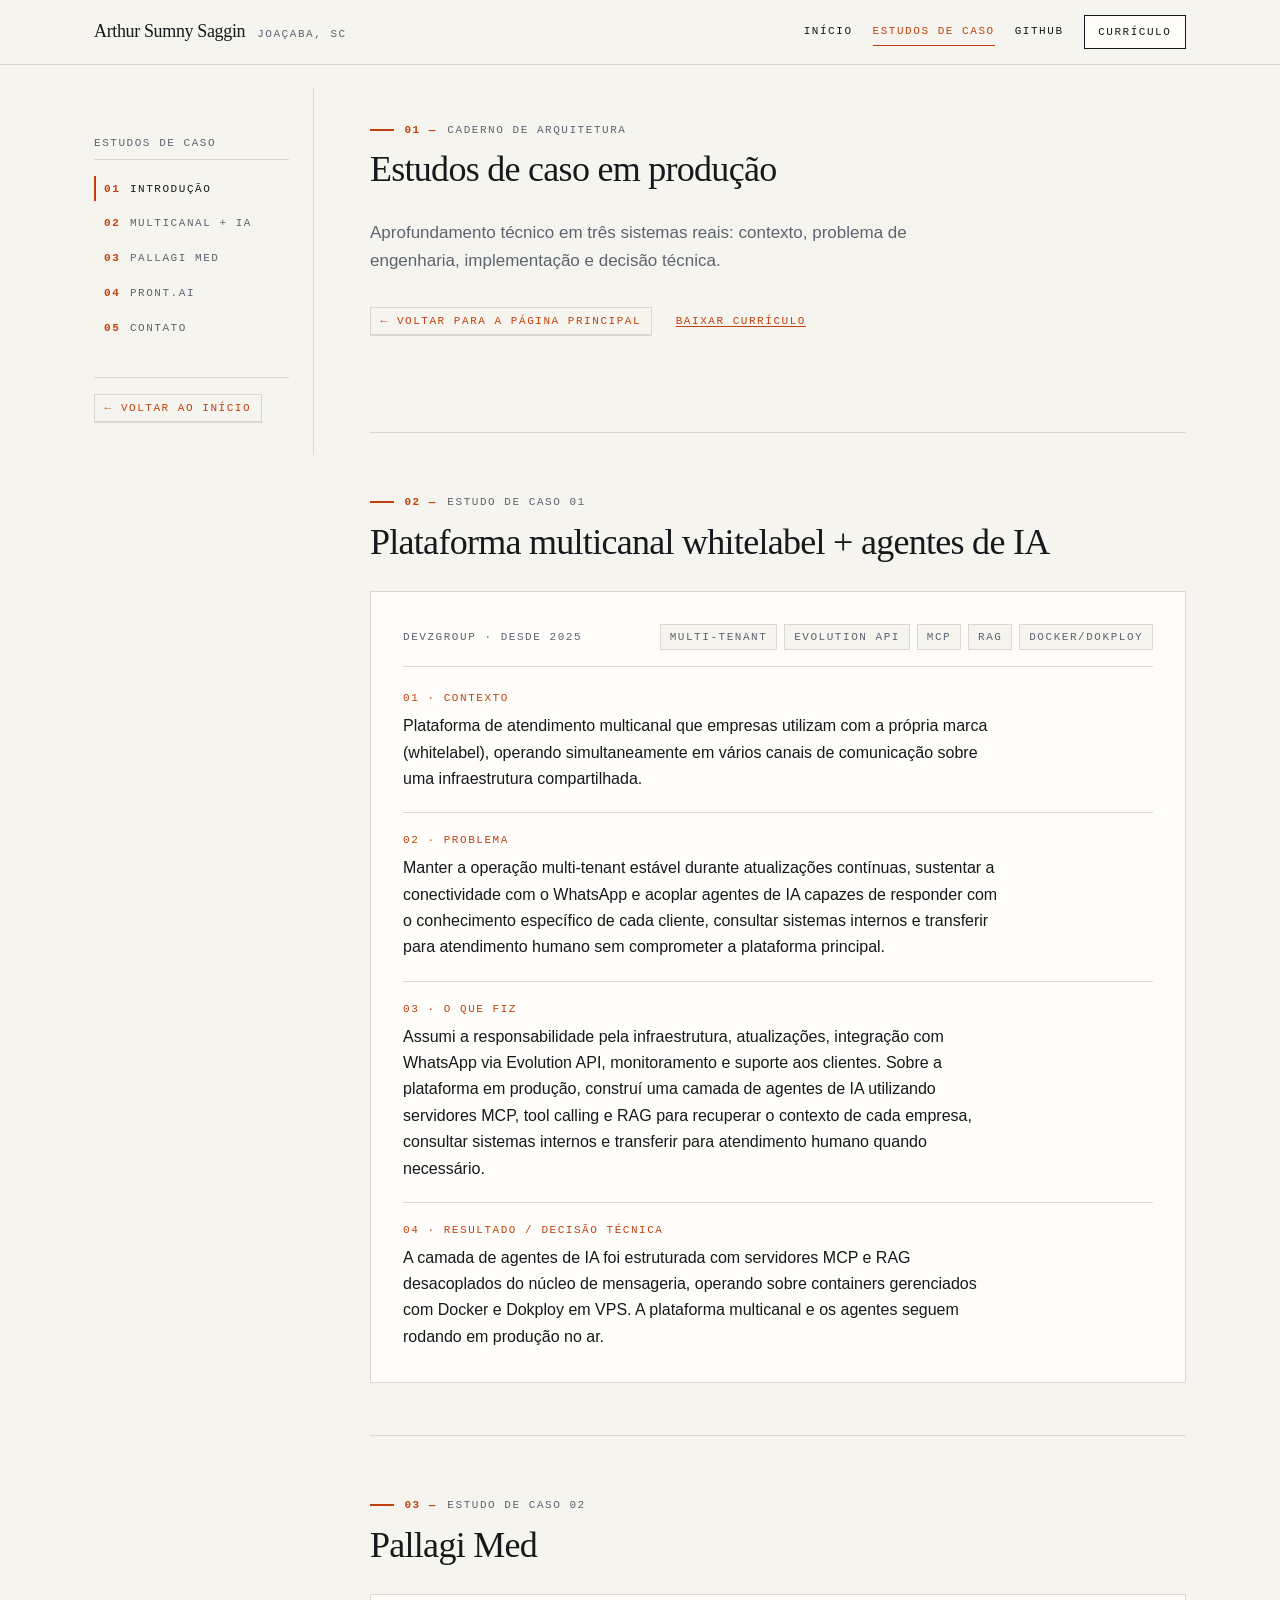
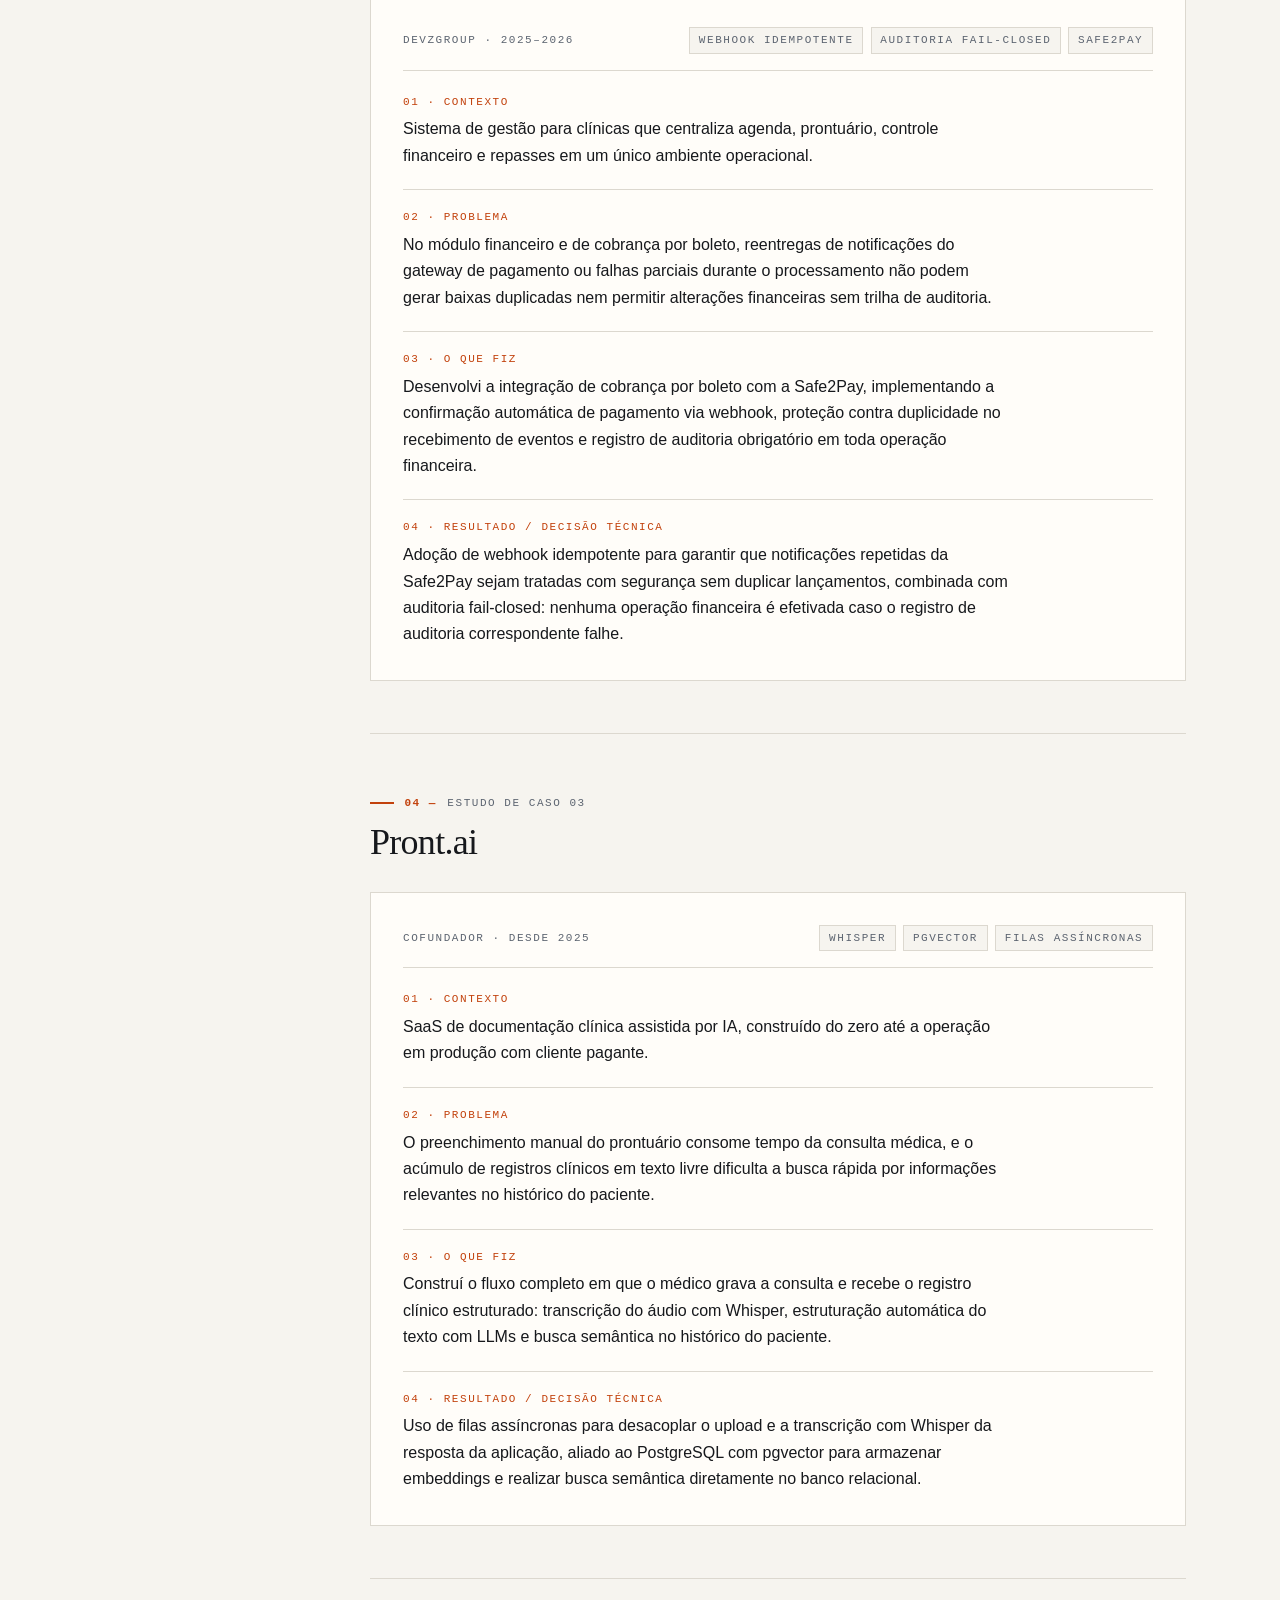
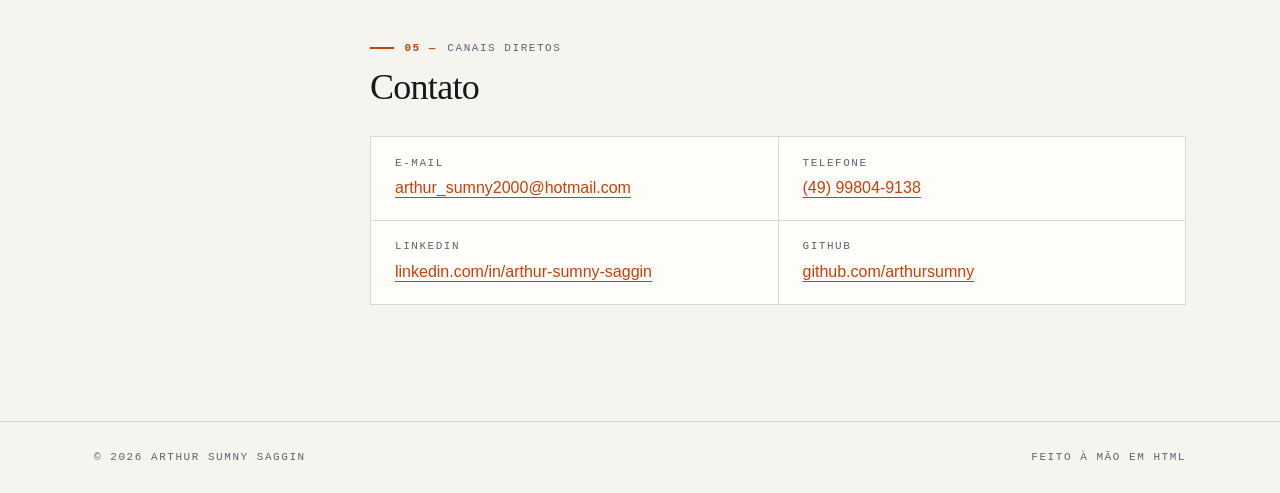
==== projetos.html @ 8355b878 "feat: site novo em sumny.tech (HTML/CSS/JS estático, deploy nginx+Dokploy)" ====
<!DOCTYPE html>
<html lang="pt-BR">
<head>
  <meta charset="utf-8">
  <meta name="viewport" content="width=device-width, initial-scale=1">
  <title>Estudos de Caso — Arthur Sumny Saggin</title>
  <meta name="description" content="Estudos de caso técnicos de Arthur Sumny Saggin: Plataforma multicanal whitelabel + agentes de IA, Pallagi Med e Pront.ai.">
  <meta property="og:title" content="Estudos de Caso — Arthur Sumny Saggin">
  <meta property="og:description" content="Aprofundamento técnico em 3 projetos em produção: Plataforma multicanal whitelabel + agentes de IA, Pallagi Med e Pront.ai.">
  <meta property="og:type" content="website">
  <meta property="og:url" content="https://sumny.tech/projetos.html">
  <link rel="icon" type="image/svg+xml" href="data:image/svg+xml,%3Csvg xmlns='http://www.w3.org/2000/svg' viewBox='0 0 64 64'%3E%3Crect width='64' height='64' fill='%23F6F4EF'/%3E%3Crect x='2' y='2' width='60' height='60' fill='none' stroke='%2316181C' stroke-width='2'/%3E%3Cline x1='12' y1='50' x2='52' y2='50' stroke='%23C2410C' stroke-width='3'/%3E%3Ctext x='32' y='41' text-anchor='middle' font-family='Georgia, serif' font-size='26' fill='%2316181C'%3EAS%3C/text%3E%3C/svg%3E">
  <link rel="stylesheet" href="styles.css">
</head>
<body>
  <a class="skip-link" href="#conteudo-principal">Pular para o conteúdo</a>

  <header class="site-header">
    <div class="container header-inner">
      <div class="brand-group">
        <a class="brand-link" href="index.html">Arthur Sumny Saggin</a>
        <span class="brand-location">Joaçaba, SC</span>
      </div>

      <div class="header-actions">
        <a class="header-link" href="index.html">Início</a>
        <a class="header-link" href="projetos.html" aria-current="page">Estudos de caso</a>
        <a class="header-link" href="https://github.com/arthursumny" target="_blank" rel="noopener noreferrer">GitHub</a>
        <a class="btn-cv" href="assets/curriculo-arthur-sumny.pdf" download>Currículo</a>
        <button
          type="button"
          class="mobile-nav-toggle"
          aria-expanded="false"
          aria-controls="mobile-nav-panel"
          aria-label="Alternar índice de navegação"
        >
          Índice
        </button>
      </div>
    </div>

    <nav id="mobile-nav-panel" class="mobile-nav-panel" aria-label="Índice e navegação de casos (mobile)">
      <div class="container mobile-nav-inner">
        <div class="mobile-nav-group">
          <span class="label-mono mobile-nav-heading">Casos técnicos</span>
          <ul class="mobile-nav-list">
            <li><a class="mobile-nav-link" href="#introducao"><span class="index-num">01</span> Visão geral</a></li>
            <li><a class="mobile-nav-link" href="#plataforma-multicanal"><span class="index-num">02</span> Multicanal + IA</a></li>
            <li><a class="mobile-nav-link" href="#pallagi-med"><span class="index-num">03</span> Pallagi Med</a></li>
            <li><a class="mobile-nav-link" href="#pront-ai"><span class="index-num">04</span> Pront.ai</a></li>
            <li><a class="mobile-nav-link" href="#contato"><span class="index-num">05</span> Contato</a></li>
          </ul>
        </div>

        <div class="mobile-nav-group mobile-nav-footer">
          <span class="label-mono mobile-nav-heading">Páginas &amp; Links</span>
          <div class="mobile-nav-actions">
            <a class="mobile-nav-action" href="index.html">← Início</a>
            <a class="mobile-nav-action" href="https://github.com/arthursumny" target="_blank" rel="noopener noreferrer">GitHub ↗</a>
            <a class="mobile-nav-action mobile-nav-cv" href="assets/curriculo-arthur-sumny.pdf" download>Currículo (PDF) ↓</a>
          </div>
        </div>
      </div>
    </nav>
  </header>

  <div class="container workspace-grid">
    <aside class="sidebar-index" aria-label="Índice de estudos de caso">
      <span class="label-mono sidebar-title">Estudos de caso</span>
      <nav aria-label="Casos técnicos">
        <ul class="index-list">
          <li><a class="index-link" href="#introducao" aria-current="location"><span class="index-num">01</span> Introdução</a></li>
          <li><a class="index-link" href="#plataforma-multicanal"><span class="index-num">02</span> Multicanal + IA</a></li>
          <li><a class="index-link" href="#pallagi-med"><span class="index-num">03</span> Pallagi Med</a></li>
          <li><a class="index-link" href="#pront-ai"><span class="index-num">04</span> Pront.ai</a></li>
          <li><a class="index-link" href="#contato"><span class="index-num">05</span> Contato</a></li>
        </ul>
      </nav>
      <div class="sidebar-meta">
        <a class="project-kbd-link" href="index.html">
          <kbd>← voltar ao início</kbd>
        </a>
      </div>
    </aside>

    <main id="conteudo-principal" class="content-column">
      <!-- 01 — Introdução -->
      <section id="introducao" class="doc-section" aria-labelledby="page-heading">
        <div class="section-header">
          <div class="section-kicker">
            <span class="section-filet" aria-hidden="true"></span>
            <span class="section-number">01 —</span>
            <span>Caderno de arquitetura</span>
          </div>
          <h1 id="page-heading" class="section-title">Estudos de caso em produção</h1>
        </div>

        <p class="hero-support">
          Aprofundamento técnico em três sistemas reais: contexto, problema de engenharia, implementação e decisão técnica.
        </p>

        <div class="hero-links">
          <a class="project-kbd-link" href="index.html">
            <kbd>← voltar para a página principal</kbd>
          </a>
          <a class="link-secondary" href="assets/curriculo-arthur-sumny.pdf" download>Baixar currículo</a>
        </div>
      </section>

      <!-- 02 — Caso 1: Plataforma multicanal whitelabel + agentes de IA -->
      <section id="plataforma-multicanal" class="doc-section" aria-labelledby="caso-1-heading">
        <div class="section-header">
          <div class="section-kicker">
            <span class="section-filet" aria-hidden="true"></span>
            <span class="section-number">02 —</span>
            <span>Estudo de caso 01</span>
          </div>
          <h2 id="caso-1-heading" class="section-title">Plataforma multicanal whitelabel + agentes de IA</h2>
        </div>

        <article class="case-study">
          <div class="case-meta-bar">
            <span class="project-period">DevzGroup · desde 2025</span>
            <ul class="tag-list" aria-label="Tecnologias do caso">
              <li class="tag-item">multi-tenant</li>
              <li class="tag-item">Evolution API</li>
              <li class="tag-item">MCP</li>
              <li class="tag-item">RAG</li>
              <li class="tag-item">Docker/Dokploy</li>
            </ul>
          </div>

          <div class="case-steps">
            <div class="case-step">
              <span class="label-mono case-step-label">01 · Contexto</span>
              <p>
                Plataforma de atendimento multicanal que empresas utilizam com a própria marca (whitelabel), operando simultaneamente em vários canais de comunicação sobre uma infraestrutura compartilhada.
              </p>
            </div>

            <div class="case-step">
              <span class="label-mono case-step-label">02 · Problema</span>
              <p>
                Manter a operação multi-tenant estável durante atualizações contínuas, sustentar a conectividade com o WhatsApp e acoplar agentes de IA capazes de responder com o conhecimento específico de cada cliente, consultar sistemas internos e transferir para atendimento humano sem comprometer a plataforma principal.
              </p>
            </div>

            <div class="case-step">
              <span class="label-mono case-step-label">03 · O que fiz</span>
              <p>
                Assumi a responsabilidade pela infraestrutura, atualizações, integração com WhatsApp via Evolution API, monitoramento e suporte aos clientes. Sobre a plataforma em produção, construí uma camada de agentes de IA utilizando servidores MCP, tool calling e RAG para recuperar o contexto de cada empresa, consultar sistemas internos e transferir para atendimento humano quando necessário.
              </p>
            </div>

            <div class="case-step">
              <span class="label-mono case-step-label">04 · Resultado / Decisão técnica</span>
              <p>
                A camada de agentes de IA foi estruturada com servidores MCP e RAG desacoplados do núcleo de mensageria, operando sobre containers gerenciados com Docker e Dokploy em VPS. A plataforma multicanal e os agentes seguem rodando em produção no ar.
              </p>
            </div>
          </div>
        </article>
      </section>

      <!-- 03 — Caso 2: Pallagi Med -->
      <section id="pallagi-med" class="doc-section" aria-labelledby="caso-2-heading">
        <div class="section-header">
          <div class="section-kicker">
            <span class="section-filet" aria-hidden="true"></span>
            <span class="section-number">03 —</span>
            <span>Estudo de caso 02</span>
          </div>
          <h2 id="caso-2-heading" class="section-title">Pallagi Med</h2>
        </div>

        <article class="case-study">
          <div class="case-meta-bar">
            <span class="project-period">DevzGroup · 2025–2026</span>
            <ul class="tag-list" aria-label="Tecnologias do caso">
              <li class="tag-item">webhook idempotente</li>
              <li class="tag-item">auditoria fail-closed</li>
              <li class="tag-item">Safe2Pay</li>
            </ul>
          </div>

          <div class="case-steps">
            <div class="case-step">
              <span class="label-mono case-step-label">01 · Contexto</span>
              <p>
                Sistema de gestão para clínicas que centraliza agenda, prontuário, controle financeiro e repasses em um único ambiente operacional.
              </p>
            </div>

            <div class="case-step">
              <span class="label-mono case-step-label">02 · Problema</span>
              <p>
                No módulo financeiro e de cobrança por boleto, reentregas de notificações do gateway de pagamento ou falhas parciais durante o processamento não podem gerar baixas duplicadas nem permitir alterações financeiras sem trilha de auditoria.
              </p>
            </div>

            <div class="case-step">
              <span class="label-mono case-step-label">03 · O que fiz</span>
              <p>
                Desenvolvi a integração de cobrança por boleto com a Safe2Pay, implementando a confirmação automática de pagamento via webhook, proteção contra duplicidade no recebimento de eventos e registro de auditoria obrigatório em toda operação financeira.
              </p>
            </div>

            <div class="case-step">
              <span class="label-mono case-step-label">04 · Resultado / Decisão técnica</span>
              <p>
                Adoção de webhook idempotente para garantir que notificações repetidas da Safe2Pay sejam tratadas com segurança sem duplicar lançamentos, combinada com auditoria fail-closed: nenhuma operação financeira é efetivada caso o registro de auditoria correspondente falhe.
              </p>
            </div>
          </div>
        </article>
      </section>

      <!-- 04 — Caso 3: Pront.ai -->
      <section id="pront-ai" class="doc-section" aria-labelledby="caso-3-heading">
        <div class="section-header">
          <div class="section-kicker">
            <span class="section-filet" aria-hidden="true"></span>
            <span class="section-number">04 —</span>
            <span>Estudo de caso 03</span>
          </div>
          <h2 id="caso-3-heading" class="section-title">Pront.ai</h2>
        </div>

        <article class="case-study">
          <div class="case-meta-bar">
            <span class="project-period">Cofundador · desde 2025</span>
            <ul class="tag-list" aria-label="Tecnologias do caso">
              <li class="tag-item">Whisper</li>
              <li class="tag-item">pgvector</li>
              <li class="tag-item">filas assíncronas</li>
            </ul>
          </div>

          <div class="case-steps">
            <div class="case-step">
              <span class="label-mono case-step-label">01 · Contexto</span>
              <p>
                SaaS de documentação clínica assistida por IA, construído do zero até a operação em produção com cliente pagante.
              </p>
            </div>

            <div class="case-step">
              <span class="label-mono case-step-label">02 · Problema</span>
              <p>
                O preenchimento manual do prontuário consome tempo da consulta médica, e o acúmulo de registros clínicos em texto livre dificulta a busca rápida por informações relevantes no histórico do paciente.
              </p>
            </div>

            <div class="case-step">
              <span class="label-mono case-step-label">03 · O que fiz</span>
              <p>
                Construí o fluxo completo em que o médico grava a consulta e recebe o registro clínico estruturado: transcrição do áudio com Whisper, estruturação automática do texto com LLMs e busca semântica no histórico do paciente.
              </p>
            </div>

            <div class="case-step">
              <span class="label-mono case-step-label">04 · Resultado / Decisão técnica</span>
              <p>
                Uso de filas assíncronas para desacoplar o upload e a transcrição com Whisper da resposta da aplicação, aliado ao PostgreSQL com pgvector para armazenar embeddings e realizar busca semântica diretamente no banco relacional.
              </p>
            </div>
          </div>
        </article>
      </section>

      <!-- 05 — Contato -->
      <section id="contato" class="doc-section" aria-labelledby="contato-caso-heading">
        <div class="section-header">
          <div class="section-kicker">
            <span class="section-filet" aria-hidden="true"></span>
            <span class="section-number">05 —</span>
            <span>Canais diretos</span>
          </div>
          <h2 id="contato-caso-heading" class="section-title">Contato</h2>
        </div>

        <dl class="contact-dl">
          <div class="contact-item">
            <dt class="label-mono">E-mail</dt>
            <dd class="contact-dd">
              <a href="mailto:arthur_sumny2000@hotmail.com">arthur_sumny2000@hotmail.com</a>
            </dd>
          </div>
          <div class="contact-item">
            <dt class="label-mono">Telefone</dt>
            <dd class="contact-dd">
              <a href="tel:+5549998049138">(49) 99804-9138</a>
            </dd>
          </div>
          <div class="contact-item">
            <dt class="label-mono">LinkedIn</dt>
            <dd class="contact-dd">
              <a href="https://linkedin.com/in/arthur-sumny-saggin" target="_blank" rel="noopener noreferrer">linkedin.com/in/arthur-sumny-saggin</a>
            </dd>
          </div>
          <div class="contact-item">
            <dt class="label-mono">GitHub</dt>
            <dd class="contact-dd">
              <a href="https://github.com/arthursumny" target="_blank" rel="noopener noreferrer">github.com/arthursumny</a>
            </dd>
          </div>
        </dl>
      </section>
    </main>
  </div>

  <footer class="site-footer">
    <div class="container footer-inner">
      <span class="label-mono">© 2026 Arthur Sumny Saggin</span>
      <span class="label-mono">feito à mão em HTML</span>
    </div>
  </footer>

  <script src="script.js" defer></script>
</body>
</html>
---- styles.css ----
/* ==========================================================================
   sumny.tech — Caderno de Engenharia & Documento Técnico
   ========================================================================== */

:root {
  /* Paleta estrita do BRIEF */
  --bg-paper: #F6F4EF;
  --bg-surface: #FFFDF9;
  --ink: #16181C;
  --ink-secondary: #5C6470;
  --rule: #DCD8CF;
  --accent: #C2410C;

  /* Tipografia de sistema */
  --font-serif: Georgia, "Iowan Old Style", "Times New Roman", serif;
  --font-sans: -apple-system, BlinkMacSystemFont, "Segoe UI", Roboto, "Helvetica Neue", Arial, sans-serif;
  --font-mono: ui-monospace, SFMono-Regular, Menlo, Monaco, Consolas, "Liberation Mono", "Courier New", monospace;

  /* Métricas de layout */
  --container-max: 1140px;
  --header-height: 64px;
  --sidebar-width: 220px;
  --scroll-offset: 88px;
}

*,
*::before,
*::after {
  box-sizing: border-box;
  margin: 0;
  padding: 0;
}

html {
  font-size: 16px;
  scroll-behavior: smooth;
  background-color: var(--bg-paper);
  color: var(--ink);
  -webkit-text-size-adjust: 100%;
}

@media (prefers-reduced-motion: reduce) {
  html {
    scroll-behavior: auto;
  }
  *,
  *::before,
  *::after {
    animation-duration: 0.01ms !important;
    animation-iteration-count: 1 !important;
    transition-duration: 0.01ms !important;
    scroll-behavior: auto !important;
  }
}

body {
  font-family: var(--font-sans);
  font-size: 1rem;
  line-height: 1.65;
  color: var(--ink);
  background-color: var(--bg-paper);
  min-height: 100vh;
  display: flex;
  flex-direction: column;
  overflow-x: hidden;
  -webkit-font-smoothing: antialiased;
  -moz-osx-font-smoothing: grayscale;
}

/* Acessibilidade e foco */
.skip-link {
  position: absolute;
  top: -100px;
  left: 1rem;
  background: var(--bg-surface);
  color: var(--accent);
  border: 1px solid var(--accent);
  padding: 0.5rem 0.875rem;
  font-family: var(--font-mono);
  font-size: 0.75rem;
  text-transform: uppercase;
  letter-spacing: 0.1em;
  z-index: 1000;
  text-decoration: none;
}

.skip-link:focus {
  top: 0.75rem;
}

:focus-visible {
  outline: 2px solid var(--accent);
  outline-offset: 3px;
}

/* Tipografia base */
h1,
h2,
h3,
h4 {
  font-family: var(--font-serif);
  font-weight: 400;
  letter-spacing: -0.02em;
  color: var(--ink);
  line-height: 1.15;
}

p {
  color: var(--ink);
  max-width: 68ch;
}

a {
  color: var(--accent);
  text-decoration: underline;
  text-underline-offset: 0.22em;
  text-decoration-thickness: 1px;
  transition: color 0.15s ease, background-color 0.15s ease, border-color 0.15s ease;
}

a:hover {
  text-decoration-thickness: 2px;
}

/* Rótulos monoespaçados padrão do BRIEF (11px, uppercase, .14em) */
.label-mono {
  font-family: var(--font-mono);
  font-size: 11px;
  text-transform: uppercase;
  letter-spacing: 0.14em;
  line-height: 1.4;
  color: var(--ink-secondary);
}

/* Container central */
.container {
  width: 100%;
  max-width: var(--container-max);
  margin: 0 auto;
  padding: 0 1.5rem;
}

/* ==========================================================================
   1. Topo (Header)
   ========================================================================== */
.site-header {
  position: sticky;
  top: 0;
  z-index: 100;
  background-color: var(--bg-paper);
  border-bottom: 1px solid var(--rule);
}

.header-inner {
  min-height: var(--header-height);
  display: flex;
  align-items: center;
  justify-content: space-between;
  gap: 1rem;
}

.brand-group {
  display: flex;
  align-items: baseline;
  gap: 0.75rem;
  min-width: 0;
}

.brand-link {
  font-family: var(--font-serif);
  font-size: 1.125rem;
  letter-spacing: -0.02em;
  color: var(--ink);
  text-decoration: none;
  white-space: nowrap;
}

.brand-link:hover {
  color: var(--accent);
}

.brand-location {
  font-family: var(--font-mono);
  font-size: 11px;
  text-transform: uppercase;
  letter-spacing: 0.14em;
  color: var(--ink-secondary);
}

.header-actions {
  display: flex;
  align-items: center;
  gap: 1.25rem;
}

.header-link {
  font-family: var(--font-mono);
  font-size: 11px;
  text-transform: uppercase;
  letter-spacing: 0.14em;
  color: var(--ink);
  text-decoration: none;
  padding: 0.25rem 0;
  border-bottom: 1px solid transparent;
}

.header-link:hover,
.header-link[aria-current="page"] {
  color: var(--accent);
  border-bottom-color: var(--accent);
}

.btn-cv {
  display: inline-flex;
  align-items: center;
  gap: 0.4rem;
  font-family: var(--font-mono);
  font-size: 11px;
  text-transform: uppercase;
  letter-spacing: 0.14em;
  color: var(--ink);
  background-color: var(--bg-surface);
  border: 1px solid var(--ink);
  padding: 0.45rem 0.85rem;
  text-decoration: none;
  white-space: nowrap;
}

.btn-cv:hover {
  color: var(--accent);
  border-color: var(--accent);
  text-decoration: none;
}

/* Botão do menu mobile (visível quando o índice lateral some) */
.mobile-nav-toggle {
  display: none;
  align-items: center;
  gap: 0.4rem;
  background: var(--bg-surface);
  color: var(--ink);
  border: 1px solid var(--rule);
  padding: 0.4rem 0.65rem;
  font-family: var(--font-mono);
  font-size: 11px;
  text-transform: uppercase;
  letter-spacing: 0.14em;
  cursor: pointer;
  line-height: 1.2;
  transition: background-color 0.15s ease, color 0.15s ease, border-color 0.15s ease;
}

.mobile-nav-toggle:hover {
  border-color: var(--accent);
  color: var(--accent);
}

.mobile-nav-toggle[aria-expanded="true"] {
  background-color: var(--ink);
  color: var(--bg-paper);
  border-color: var(--ink);
}

.mobile-nav-panel {
  display: none;
  border-top: 1px solid var(--rule);
  background-color: var(--bg-paper);
  box-shadow: 0 10px 24px rgba(22, 24, 28, 0.06);
}

.mobile-nav-panel.is-open {
  display: block;
}

.mobile-nav-inner {
  padding-top: 1rem;
  padding-bottom: 1.25rem;
}

.mobile-nav-group {
  margin-bottom: 1rem;
}

.mobile-nav-group:last-child {
  margin-bottom: 0;
}

.mobile-nav-heading {
  display: block;
  font-family: var(--font-mono);
  font-size: 11px;
  text-transform: uppercase;
  letter-spacing: 0.14em;
  color: var(--ink-secondary);
  border-bottom: 1px solid var(--rule);
  padding-bottom: 0.35rem;
  margin-bottom: 0.65rem;
}

.mobile-nav-list {
  list-style: none;
  margin: 0;
  padding: 0;
  display: grid;
  grid-template-columns: repeat(auto-fill, minmax(140px, 1fr));
  gap: 0.4rem 0.75rem;
}

.mobile-nav-link {
  display: inline-flex;
  align-items: baseline;
  gap: 0.45rem;
  font-family: var(--font-mono);
  font-size: 11px;
  text-transform: uppercase;
  letter-spacing: 0.14em;
  color: var(--ink);
  text-decoration: none;
  padding: 0.35rem 0;
}

.mobile-nav-link .index-num {
  color: var(--accent);
}

.mobile-nav-link:hover,
.mobile-nav-link.is-active {
  color: var(--accent);
  text-decoration: none;
}

.mobile-nav-footer {
  margin-top: 1rem;
  padding-top: 0.85rem;
  border-top: 1px solid var(--rule);
}

.mobile-nav-actions {
  display: flex;
  flex-direction: column;
  align-items: flex-start;
  gap: 0.5rem;
  margin-top: 0.65rem;
}

@media (min-width: 520px) {
  .mobile-nav-actions {
    flex-direction: row;
    flex-wrap: wrap;
    align-items: center;
    gap: 0.75rem 1.25rem;
  }
}

.mobile-nav-action {
  font-family: var(--font-mono);
  font-size: 11px;
  text-transform: uppercase;
  letter-spacing: 0.14em;
  color: var(--ink);
  text-decoration: none;
  padding: 0.35rem 0;
  border-bottom: 1px solid transparent;
}

.mobile-nav-action:hover {
  color: var(--accent);
  border-bottom-color: var(--accent);
  text-decoration: none;
}

.mobile-nav-action.mobile-nav-cv {
  display: inline-flex;
  align-items: center;
  gap: 0.4rem;
  padding: 0.45rem 0.85rem;
  background-color: var(--bg-surface);
  border: 1px solid var(--ink);
  color: var(--ink);
  margin-top: 0.25rem;
}

.mobile-nav-action.mobile-nav-cv:hover {
  border-color: var(--accent);
  color: var(--accent);
  text-decoration: none;
}

/* ==========================================================================
   Layout Principal: Índice Fixo à Esquerda + Conteúdo à Direita
   ========================================================================== */
.workspace-grid {
  display: grid;
  grid-template-columns: var(--sidebar-width) minmax(0, 1fr);
  gap: 3.5rem;
  align-items: start;
  flex: 1;
}

.sidebar-index {
  position: sticky;
  top: var(--scroll-offset);
  padding: 3rem 1.5rem 2rem 0;
  border-right: 1px solid var(--rule);
}

.sidebar-title {
  display: block;
  margin-bottom: 1rem;
  padding-bottom: 0.5rem;
  border-bottom: 1px solid var(--rule);
}

.index-list {
  list-style: none;
  display: flex;
  flex-direction: column;
  gap: 0.65rem;
}

.index-link {
  display: flex;
  align-items: baseline;
  gap: 0.6rem;
  font-family: var(--font-mono);
  font-size: 11px;
  text-transform: uppercase;
  letter-spacing: 0.14em;
  color: var(--ink-secondary);
  text-decoration: none;
  padding: 0.2rem 0 0.2rem 0.5rem;
  border-left: 2px solid transparent;
}

.index-num {
  color: var(--accent);
  font-weight: 600;
  flex-shrink: 0;
}

.index-link:hover,
.index-link[aria-current="location"] {
  color: var(--ink);
  border-left-color: var(--accent);
}

.sidebar-meta {
  margin-top: 2.25rem;
  padding-top: 1rem;
  border-top: 1px solid var(--rule);
  display: flex;
  flex-direction: column;
  gap: 0.45rem;
}

/* Coluna de conteúdo principal */
.content-column {
  min-width: 0;
  padding-bottom: 4rem;
}

/* ==========================================================================
   Seções: Régua de 1px, numeração "01 —" e um filete por seção
   ========================================================================== */
.doc-section {
  padding: 3.25rem 0;
  border-top: 1px solid var(--rule);
  scroll-margin-top: var(--scroll-offset);
}

.doc-section:first-child {
  border-top: none;
  padding-top: 3rem;
}

.section-header {
  margin-bottom: 1.75rem;
}

.section-kicker {
  display: inline-flex;
  align-items: center;
  gap: 0.65rem;
  font-family: var(--font-mono);
  font-size: 11px;
  text-transform: uppercase;
  letter-spacing: 0.14em;
  color: var(--ink-secondary);
  margin-bottom: 0.65rem;
}

/* Filete único por seção em laranja-queimado */
.section-filet {
  display: inline-block;
  width: 24px;
  height: 2px;
  background-color: var(--accent);
  flex-shrink: 0;
}

.section-number {
  color: var(--accent);
  font-weight: 600;
}

.section-title {
  font-size: clamp(1.65rem, 3vw, 2.25rem);
}

/* ==========================================================================
   2. Hero
   ========================================================================== */
.hero-name {
  font-size: clamp(2.8rem, 8vw, 5.4rem);
  line-height: 1.02;
  letter-spacing: -0.02em;
  margin-bottom: 1.25rem;
}

.hero-positioning {
  font-family: var(--font-serif);
  font-size: clamp(1.25rem, 2.4vw, 1.65rem);
  line-height: 1.35;
  letter-spacing: -0.02em;
  color: var(--ink);
  max-width: 48ch;
  margin-bottom: 1rem;
}

.hero-support {
  font-size: 1.0625rem;
  color: var(--ink-secondary);
  max-width: 62ch;
  margin-bottom: 2rem;
}

.hero-links {
  display: flex;
  flex-wrap: wrap;
  align-items: center;
  gap: 1rem 1.5rem;
  margin-bottom: 2.75rem;
}

.link-primary {
  display: inline-flex;
  align-items: center;
  gap: 0.5rem;
  background-color: var(--bg-surface);
  color: var(--accent);
  border: 1px solid var(--accent);
  padding: 0.65rem 1.15rem;
  font-family: var(--font-mono);
  font-size: 11px;
  text-transform: uppercase;
  letter-spacing: 0.14em;
  text-decoration: none;
  font-weight: 600;
}

.link-primary:hover {
  background-color: var(--accent);
  color: var(--bg-surface);
  text-decoration: none;
}

.link-secondary {
  font-family: var(--font-mono);
  font-size: 11px;
  text-transform: uppercase;
  letter-spacing: 0.14em;
  color: var(--accent);
}

/* Faixa de 4 números verdadeiros e conservadores */
.metrics-strip {
  display: grid;
  grid-template-columns: repeat(4, 1fr);
  background-color: var(--bg-surface);
  border: 1px solid var(--rule);
}

.metric-cell {
  padding: 1.15rem 1.25rem;
  border-right: 1px solid var(--rule);
  display: flex;
  flex-direction: column;
  gap: 0.3rem;
}

.metric-cell:last-child {
  border-right: none;
}

.metric-value {
  font-family: var(--font-serif);
  font-size: 2rem;
  line-height: 1.1;
  letter-spacing: -0.02em;
  color: var(--accent);
}

.metric-label {
  font-family: var(--font-mono);
  font-size: 11px;
  text-transform: uppercase;
  letter-spacing: 0.14em;
  color: var(--ink-secondary);
}

/* ==========================================================================
   3. Sobre
   ========================================================================== */
.prose-block {
  display: flex;
  flex-direction: column;
  gap: 1.1rem;
  margin-bottom: 2rem;
}

.prose-block p {
  font-size: 1.0625rem;
  color: var(--ink);
}

.work-principles {
  background-color: var(--bg-surface);
  border: 1px solid var(--rule);
  padding: 1.5rem;
}

.work-principles-title {
  display: block;
  margin-bottom: 1rem;
  padding-bottom: 0.6rem;
  border-bottom: 1px solid var(--rule);
}

.principles-list {
  list-style: none;
  display: flex;
  flex-direction: column;
  gap: 0.85rem;
}

.principles-item {
  display: grid;
  grid-template-columns: 32px 1fr;
  align-items: baseline;
  font-size: 0.96875rem;
}

.principles-num {
  font-family: var(--font-mono);
  font-size: 11px;
  letter-spacing: 0.14em;
  color: var(--accent);
  font-weight: 600;
}

/* ==========================================================================
   4. Trabalho Selecionado (6 blocos numerados + kbd-style nos links)
   ========================================================================== */
.projects-list {
  display: flex;
  flex-direction: column;
  gap: 1.5rem;
}

.project-card {
  background-color: var(--bg-surface);
  border: 1px solid var(--rule);
  padding: 1.75rem;
}

.project-top {
  display: flex;
  flex-wrap: wrap;
  align-items: baseline;
  justify-content: space-between;
  gap: 0.5rem 1rem;
  padding-bottom: 0.85rem;
  margin-bottom: 1rem;
  border-bottom: 1px solid var(--rule);
}

.project-heading-group {
  display: flex;
  align-items: baseline;
  gap: 0.75rem;
}

.project-index {
  font-family: var(--font-mono);
  font-size: 11px;
  text-transform: uppercase;
  letter-spacing: 0.14em;
  color: var(--accent);
  font-weight: 600;
}

.project-title {
  font-size: 1.35rem;
}

.project-period {
  font-family: var(--font-mono);
  font-size: 11px;
  text-transform: uppercase;
  letter-spacing: 0.14em;
  color: var(--ink-secondary);
}

.project-description {
  margin-bottom: 1rem;
  color: var(--ink);
}

.project-highlight {
  font-size: 0.925rem;
  color: var(--ink-secondary);
  padding-left: 0.85rem;
  border-left: 2px solid var(--rule);
  margin-bottom: 1.25rem;
}

.project-highlight strong {
  font-family: var(--font-mono);
  font-size: 11px;
  text-transform: uppercase;
  letter-spacing: 0.14em;
  color: var(--ink);
  font-weight: 600;
  margin-right: 0.35rem;
}

.project-footer {
  display: flex;
  flex-wrap: wrap;
  align-items: center;
  justify-content: space-between;
  gap: 1rem;
}

.tag-list {
  list-style: none;
  display: flex;
  flex-wrap: wrap;
  gap: 0.45rem;
}

.tag-item {
  font-family: var(--font-mono);
  font-size: 11px;
  text-transform: uppercase;
  letter-spacing: 0.14em;
  color: var(--ink-secondary);
  background-color: var(--bg-paper);
  border: 1px solid var(--rule);
  padding: 0.2rem 0.55rem;
}

/* Micro-detalhe de personalidade: kbd-style nos links de projeto */
.project-kbd-link {
  display: inline-flex;
  align-items: center;
  gap: 0.45rem;
  text-decoration: none;
  color: var(--accent);
}

.project-kbd-link kbd,
kbd.kbd-badge {
  font-family: var(--font-mono);
  font-size: 11px;
  text-transform: uppercase;
  letter-spacing: 0.14em;
  color: var(--accent);
  background-color: var(--bg-paper);
  border: 1px solid var(--rule);
  border-bottom-width: 2px;
  padding: 0.25rem 0.6rem;
  transition: border-color 0.15s ease, background-color 0.15s ease, color 0.15s ease;
}

.project-kbd-link:hover kbd {
  border-color: var(--accent);
  background-color: var(--bg-surface);
}

/* ==========================================================================
   5. Outros Produtos (lista compacta de 5 itens, uma linha cada)
   ========================================================================== */
.compact-products {
  list-style: none;
  background-color: var(--bg-surface);
  border: 1px solid var(--rule);
}

.compact-product-row {
  display: flex;
  align-items: baseline;
  justify-content: space-between;
  gap: 1rem;
  padding: 0.75rem 1.25rem;
  border-bottom: 1px solid var(--rule);
}

.compact-product-row:last-child {
  border-bottom: none;
}

.compact-product-main {
  display: flex;
  align-items: baseline;
  gap: 0.85rem;
  min-width: 0;
}

.compact-product-name {
  font-family: var(--font-serif);
  font-size: 1.0625rem;
  letter-spacing: -0.02em;
  color: var(--ink);
}

/* ==========================================================================
   6. Stack (5 blocos)
   ========================================================================== */
.stack-grid {
  display: grid;
  grid-template-columns: repeat(2, 1fr);
  gap: 1px;
  background-color: var(--rule);
  border: 1px solid var(--rule);
}

.stack-block {
  background-color: var(--bg-surface);
  padding: 1.35rem 1.5rem;
}

.stack-block--wide {
  grid-column: 1 / -1;
}

.stack-category {
  display: block;
  margin-bottom: 0.55rem;
  color: var(--accent);
}

.stack-items {
  font-size: 0.96875rem;
  color: var(--ink);
  line-height: 1.6;
}

/* ==========================================================================
   7. Bloco "Agora" (Micro-detalhe de personalidade)
   ========================================================================== */
.now-card {
  background-color: var(--bg-surface);
  border: 1px solid var(--rule);
  padding: 1.5rem 1.75rem;
}

.now-header {
  display: flex;
  flex-wrap: wrap;
  align-items: baseline;
  justify-content: space-between;
  gap: 0.5rem;
  padding-bottom: 0.75rem;
  margin-bottom: 1rem;
  border-bottom: 1px solid var(--rule);
}

.now-list {
  list-style: none;
  display: flex;
  flex-direction: column;
  gap: 0.65rem;
}

.now-item {
  display: grid;
  grid-template-columns: 28px 1fr;
  align-items: baseline;
  font-size: 0.96875rem;
}

.now-marker {
  font-family: var(--font-mono);
  font-size: 11px;
  color: var(--accent);
  letter-spacing: 0.14em;
  font-weight: 600;
}

/* ==========================================================================
   8. Contato
   ========================================================================== */
.contact-dl {
  display: grid;
  grid-template-columns: repeat(2, 1fr);
  gap: 1px;
  background-color: var(--rule);
  border: 1px solid var(--rule);
}

.contact-item {
  background-color: var(--bg-surface);
  padding: 1.15rem 1.5rem;
  display: flex;
  flex-direction: column;
  gap: 0.25rem;
}

.contact-item--full {
  grid-column: 1 / -1;
}

.contact-dd {
  font-size: 1rem;
  color: var(--ink);
  word-break: break-word;
}

/* ==========================================================================
   9. Estudos de Caso (projetos.html) & 404 (404.html)
   ========================================================================== */
.case-study {
  background-color: var(--bg-surface);
  border: 1px solid var(--rule);
  padding: 2rem;
}

.case-meta-bar {
  display: flex;
  flex-wrap: wrap;
  align-items: center;
  justify-content: space-between;
  gap: 0.75rem;
  padding-bottom: 1rem;
  margin-bottom: 1.5rem;
  border-bottom: 1px solid var(--rule);
}

.case-steps {
  display: grid;
  grid-template-columns: 1fr;
  gap: 1.25rem;
}

.case-step {
  padding-bottom: 1.25rem;
  border-bottom: 1px solid var(--rule);
}

.case-step:last-child {
  padding-bottom: 0;
  border-bottom: none;
}

.case-step-label {
  display: block;
  margin-bottom: 0.4rem;
  color: var(--accent);
}

.error-panel {
  max-width: 620px;
  margin: 5rem auto;
  background-color: var(--bg-surface);
  border: 1px solid var(--rule);
  padding: 2.5rem 2rem;
}

/* ==========================================================================
   10. Footer
   ========================================================================== */
.site-footer {
  border-top: 1px solid var(--rule);
  padding: 1.75rem 0;
  margin-top: auto;
}

.footer-inner {
  display: flex;
  flex-wrap: wrap;
  align-items: center;
  justify-content: space-between;
  gap: 0.75rem 1.5rem;
}

/* ==========================================================================
   Responsividade (320px a 1920px, sem scroll horizontal)
   ========================================================================== */
@media (min-width: 901px) {
  .mobile-nav-panel {
    display: none !important;
  }
}

@media (max-width: 900px) {
  .workspace-grid {
    grid-template-columns: 1fr;
    gap: 0;
  }

  .sidebar-index {
    display: none;
  }

  .mobile-nav-toggle {
    display: inline-flex;
  }

  .metrics-strip {
    grid-template-columns: repeat(2, 1fr);
  }

  .metric-cell:nth-child(2) {
    border-right: none;
  }

  .metric-cell:nth-child(1),
  .metric-cell:nth-child(2) {
    border-bottom: 1px solid var(--rule);
  }
}

@media (max-width: 720px) {
  .brand-location {
    display: none;
  }

  .brand-link {
    font-size: 1rem;
    white-space: nowrap;
  }

  .header-actions {
    gap: 0;
  }

  .header-actions .header-link,
  .header-actions .btn-cv {
    display: none !important;
  }

  .mobile-nav-toggle {
    display: inline-flex !important;
  }
}

@media (max-width: 640px) {
  .container {
    padding: 0 1rem;
  }

  .doc-section {
    padding: 2.25rem 0;
  }

  .metrics-strip {
    grid-template-columns: 1fr;
  }

  .metric-cell {
    border-right: none;
    border-bottom: 1px solid var(--rule);
  }

  .metric-cell:last-child {
    border-bottom: none;
  }

  .project-card,
  .case-study,
  .now-card {
    padding: 1.25rem;
  }

  .stack-grid,
  .contact-dl {
    grid-template-columns: 1fr;
  }

  .compact-product-row {
    flex-direction: column;
    align-items: flex-start;
    gap: 0.25rem;
  }
}

@media (max-width: 360px) {
  .brand-link {
    font-size: 0.9375rem;
  }
}
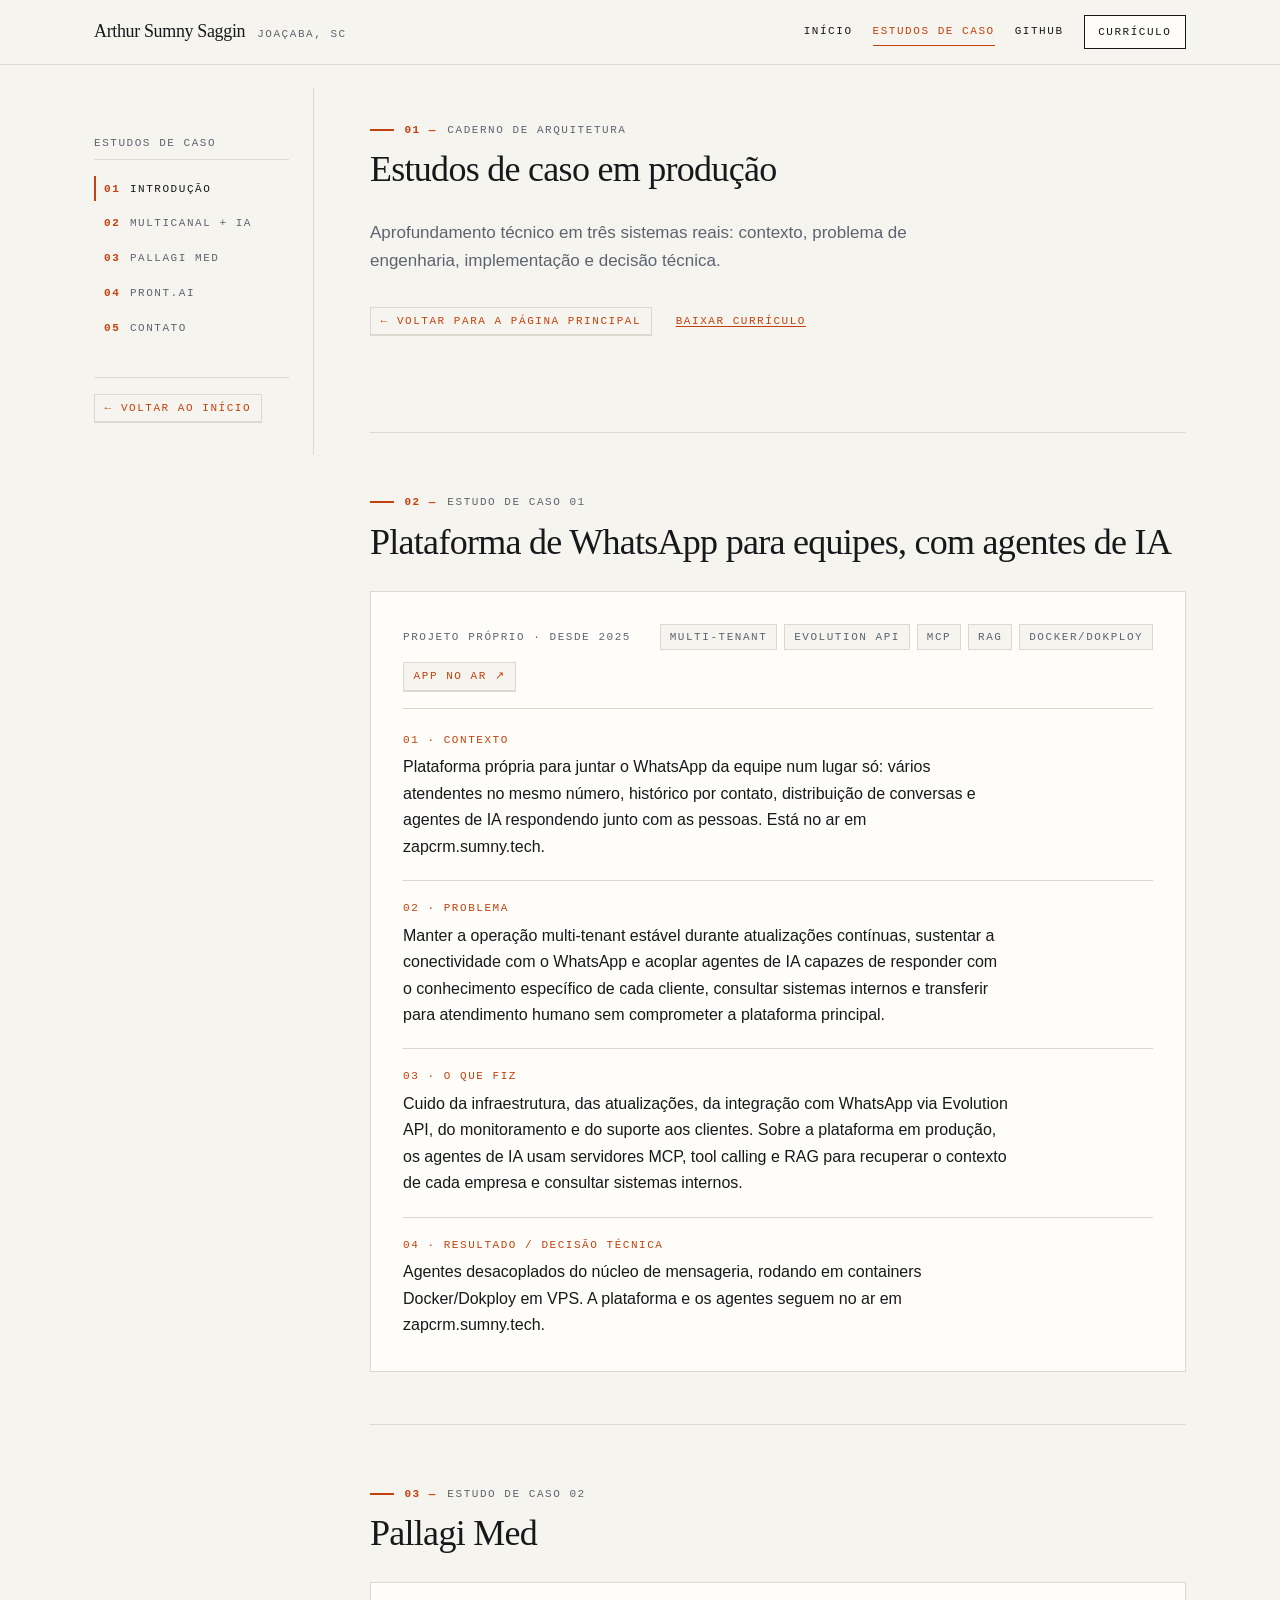
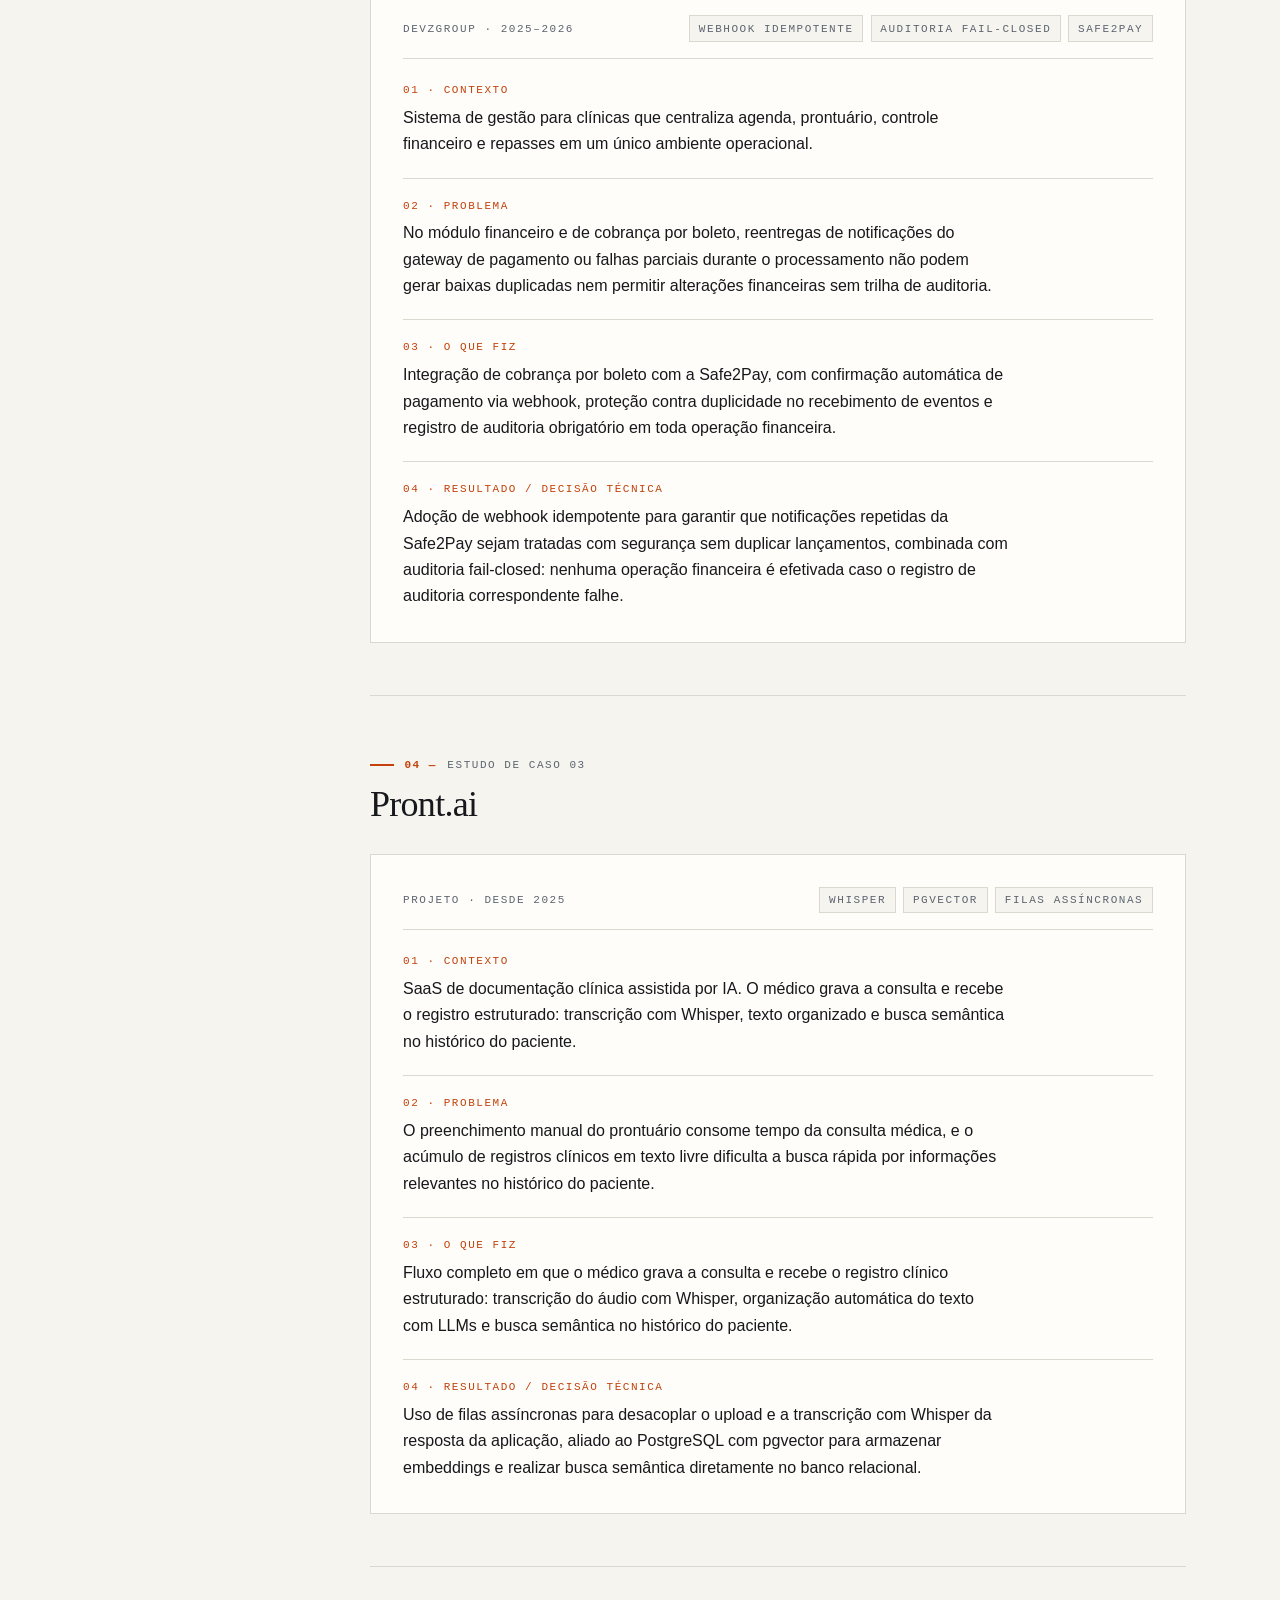
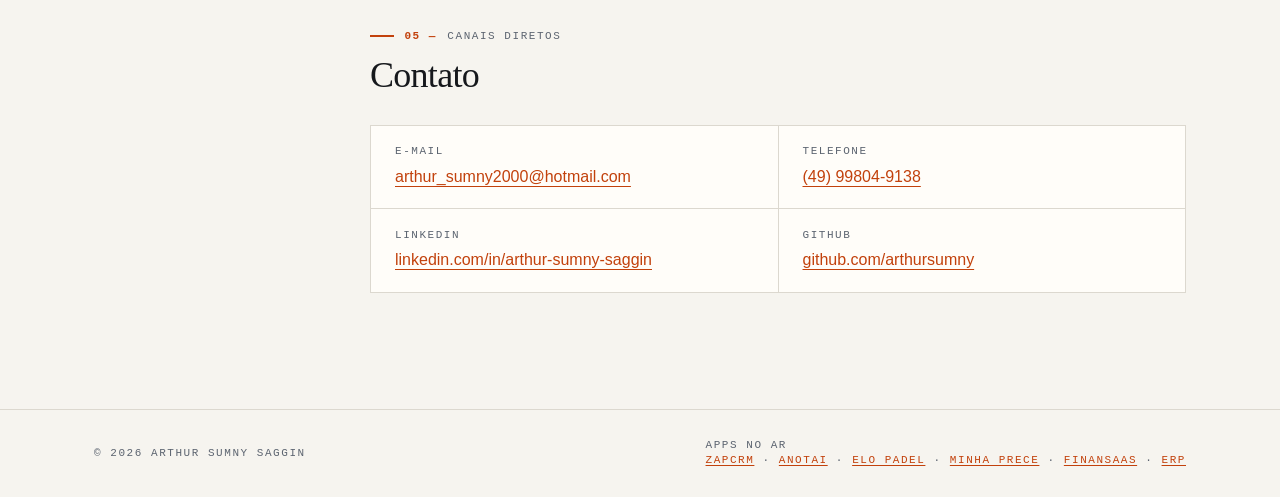
==== commit 541885ca: "copy: texto mais direto, ZapCRM como projeto proprio, ZPRO com API aberta e links dos apps no rodape" ====
--- a/projetos.html
+++ b/projetos.html
@@ -4,9 +4,9 @@
   <meta charset="utf-8">
   <meta name="viewport" content="width=device-width, initial-scale=1">
   <title>Estudos de Caso — Arthur Sumny Saggin</title>
-  <meta name="description" content="Estudos de caso técnicos de Arthur Sumny Saggin: Plataforma multicanal whitelabel + agentes de IA, Pallagi Med e Pront.ai.">
+  <meta name="description" content="Estudos de caso técnicos de Arthur Sumny Saggin: Plataforma de WhatsApp para equipes, com agentes de IA, Pallagi Med e Pront.ai.">
   <meta property="og:title" content="Estudos de Caso — Arthur Sumny Saggin">
-  <meta property="og:description" content="Aprofundamento técnico em 3 projetos em produção: Plataforma multicanal whitelabel + agentes de IA, Pallagi Med e Pront.ai.">
+  <meta property="og:description" content="Aprofundamento técnico em 3 projetos em produção: Plataforma de WhatsApp para equipes, com agentes de IA, Pallagi Med e Pront.ai.">
   <meta property="og:type" content="website">
   <meta property="og:url" content="https://sumny.tech/projetos.html">
   <link rel="icon" type="image/svg+xml" href="data:image/svg+xml,%3Csvg xmlns='http://www.w3.org/2000/svg' viewBox='0 0 64 64'%3E%3Crect width='64' height='64' fill='%23F6F4EF'/%3E%3Crect x='2' y='2' width='60' height='60' fill='none' stroke='%2316181C' stroke-width='2'/%3E%3Cline x1='12' y1='50' x2='52' y2='50' stroke='%23C2410C' stroke-width='3'/%3E%3Ctext x='32' y='41' text-anchor='middle' font-family='Georgia, serif' font-size='26' fill='%2316181C'%3EAS%3C/text%3E%3C/svg%3E">
@@ -107,7 +107,7 @@
         </div>
       </section>
 
-      <!-- 02 — Caso 1: Plataforma multicanal whitelabel + agentes de IA -->
+      <!-- 02 — Caso 1: Plataforma de WhatsApp para equipes, com agentes de IA -->
       <section id="plataforma-multicanal" class="doc-section" aria-labelledby="caso-1-heading">
         <div class="section-header">
           <div class="section-kicker">
@@ -115,12 +115,12 @@
             <span class="section-number">02 —</span>
             <span>Estudo de caso 01</span>
           </div>
-          <h2 id="caso-1-heading" class="section-title">Plataforma multicanal whitelabel + agentes de IA</h2>
+          <h2 id="caso-1-heading" class="section-title">Plataforma de WhatsApp para equipes, com agentes de IA</h2>
         </div>
 
         <article class="case-study">
           <div class="case-meta-bar">
-            <span class="project-period">DevzGroup · desde 2025</span>
+            <span class="project-period">Projeto próprio · desde 2025</span>
             <ul class="tag-list" aria-label="Tecnologias do caso">
               <li class="tag-item">multi-tenant</li>
               <li class="tag-item">Evolution API</li>
@@ -128,13 +128,16 @@
               <li class="tag-item">RAG</li>
               <li class="tag-item">Docker/Dokploy</li>
             </ul>
+            <a class="project-kbd-link" href="https://zapcrm.sumny.tech" target="_blank" rel="noopener noreferrer">
+              <kbd>app no ar ↗</kbd>
+            </a>
           </div>
 
           <div class="case-steps">
             <div class="case-step">
               <span class="label-mono case-step-label">01 · Contexto</span>
               <p>
-                Plataforma de atendimento multicanal que empresas utilizam com a própria marca (whitelabel), operando simultaneamente em vários canais de comunicação sobre uma infraestrutura compartilhada.
+                Plataforma própria para juntar o WhatsApp da equipe num lugar só: vários atendentes no mesmo número, histórico por contato, distribuição de conversas e agentes de IA respondendo junto com as pessoas. Está no ar em zapcrm.sumny.tech.
               </p>
             </div>
 
@@ -148,14 +151,14 @@
             <div class="case-step">
               <span class="label-mono case-step-label">03 · O que fiz</span>
               <p>
-                Assumi a responsabilidade pela infraestrutura, atualizações, integração com WhatsApp via Evolution API, monitoramento e suporte aos clientes. Sobre a plataforma em produção, construí uma camada de agentes de IA utilizando servidores MCP, tool calling e RAG para recuperar o contexto de cada empresa, consultar sistemas internos e transferir para atendimento humano quando necessário.
+                Cuido da infraestrutura, das atualizações, da integração com WhatsApp via Evolution API, do monitoramento e do suporte aos clientes. Sobre a plataforma em produção, os agentes de IA usam servidores MCP, tool calling e RAG para recuperar o contexto de cada empresa e consultar sistemas internos.
               </p>
             </div>
 
             <div class="case-step">
               <span class="label-mono case-step-label">04 · Resultado / Decisão técnica</span>
               <p>
-                A camada de agentes de IA foi estruturada com servidores MCP e RAG desacoplados do núcleo de mensageria, operando sobre containers gerenciados com Docker e Dokploy em VPS. A plataforma multicanal e os agentes seguem rodando em produção no ar.
+                Agentes desacoplados do núcleo de mensageria, rodando em containers Docker/Dokploy em VPS. A plataforma e os agentes seguem no ar em zapcrm.sumny.tech.
               </p>
             </div>
           </div>
@@ -201,7 +204,7 @@
             <div class="case-step">
               <span class="label-mono case-step-label">03 · O que fiz</span>
               <p>
-                Desenvolvi a integração de cobrança por boleto com a Safe2Pay, implementando a confirmação automática de pagamento via webhook, proteção contra duplicidade no recebimento de eventos e registro de auditoria obrigatório em toda operação financeira.
+                Integração de cobrança por boleto com a Safe2Pay, com confirmação automática de pagamento via webhook, proteção contra duplicidade no recebimento de eventos e registro de auditoria obrigatório em toda operação financeira.
               </p>
             </div>
 
@@ -228,7 +231,7 @@
 
         <article class="case-study">
           <div class="case-meta-bar">
-            <span class="project-period">Cofundador · desde 2025</span>
+            <span class="project-period">Projeto · desde 2025</span>
             <ul class="tag-list" aria-label="Tecnologias do caso">
               <li class="tag-item">Whisper</li>
               <li class="tag-item">pgvector</li>
@@ -240,7 +243,7 @@
             <div class="case-step">
               <span class="label-mono case-step-label">01 · Contexto</span>
               <p>
-                SaaS de documentação clínica assistida por IA, construído do zero até a operação em produção com cliente pagante.
+                SaaS de documentação clínica assistida por IA. O médico grava a consulta e recebe o registro estruturado: transcrição com Whisper, texto organizado e busca semântica no histórico do paciente.
               </p>
             </div>
 
@@ -254,7 +257,7 @@
             <div class="case-step">
               <span class="label-mono case-step-label">03 · O que fiz</span>
               <p>
-                Construí o fluxo completo em que o médico grava a consulta e recebe o registro clínico estruturado: transcrição do áudio com Whisper, estruturação automática do texto com LLMs e busca semântica no histórico do paciente.
+                Fluxo completo em que o médico grava a consulta e recebe o registro clínico estruturado: transcrição do áudio com Whisper, organização automática do texto com LLMs e busca semântica no histórico do paciente.
               </p>
             </div>
 
@@ -312,7 +315,17 @@
   <footer class="site-footer">
     <div class="container footer-inner">
       <span class="label-mono">© 2026 Arthur Sumny Saggin</span>
-      <span class="label-mono">feito à mão em HTML</span>
+      <div>
+        <div class="label-mono">apps no ar</div>
+        <div class="label-mono">
+          <a href="https://zapcrm.sumny.tech" target="_blank" rel="noopener noreferrer">ZapCRM</a> ·
+          <a href="https://anotai.sumny.tech" target="_blank" rel="noopener noreferrer">AnotAI</a> ·
+          <a href="https://elopadel.sumny.tech" target="_blank" rel="noopener noreferrer">Elo Padel</a> ·
+          <a href="https://minhaprece.com.br" target="_blank" rel="noopener noreferrer">Minha Prece</a> ·
+          <a href="https://finansaas.online" target="_blank" rel="noopener noreferrer">FinanSaas</a> ·
+          <a href="https://erp.sumny.tech" target="_blank" rel="noopener noreferrer">ERP</a>
+        </div>
+      </div>
     </div>
   </footer>
 
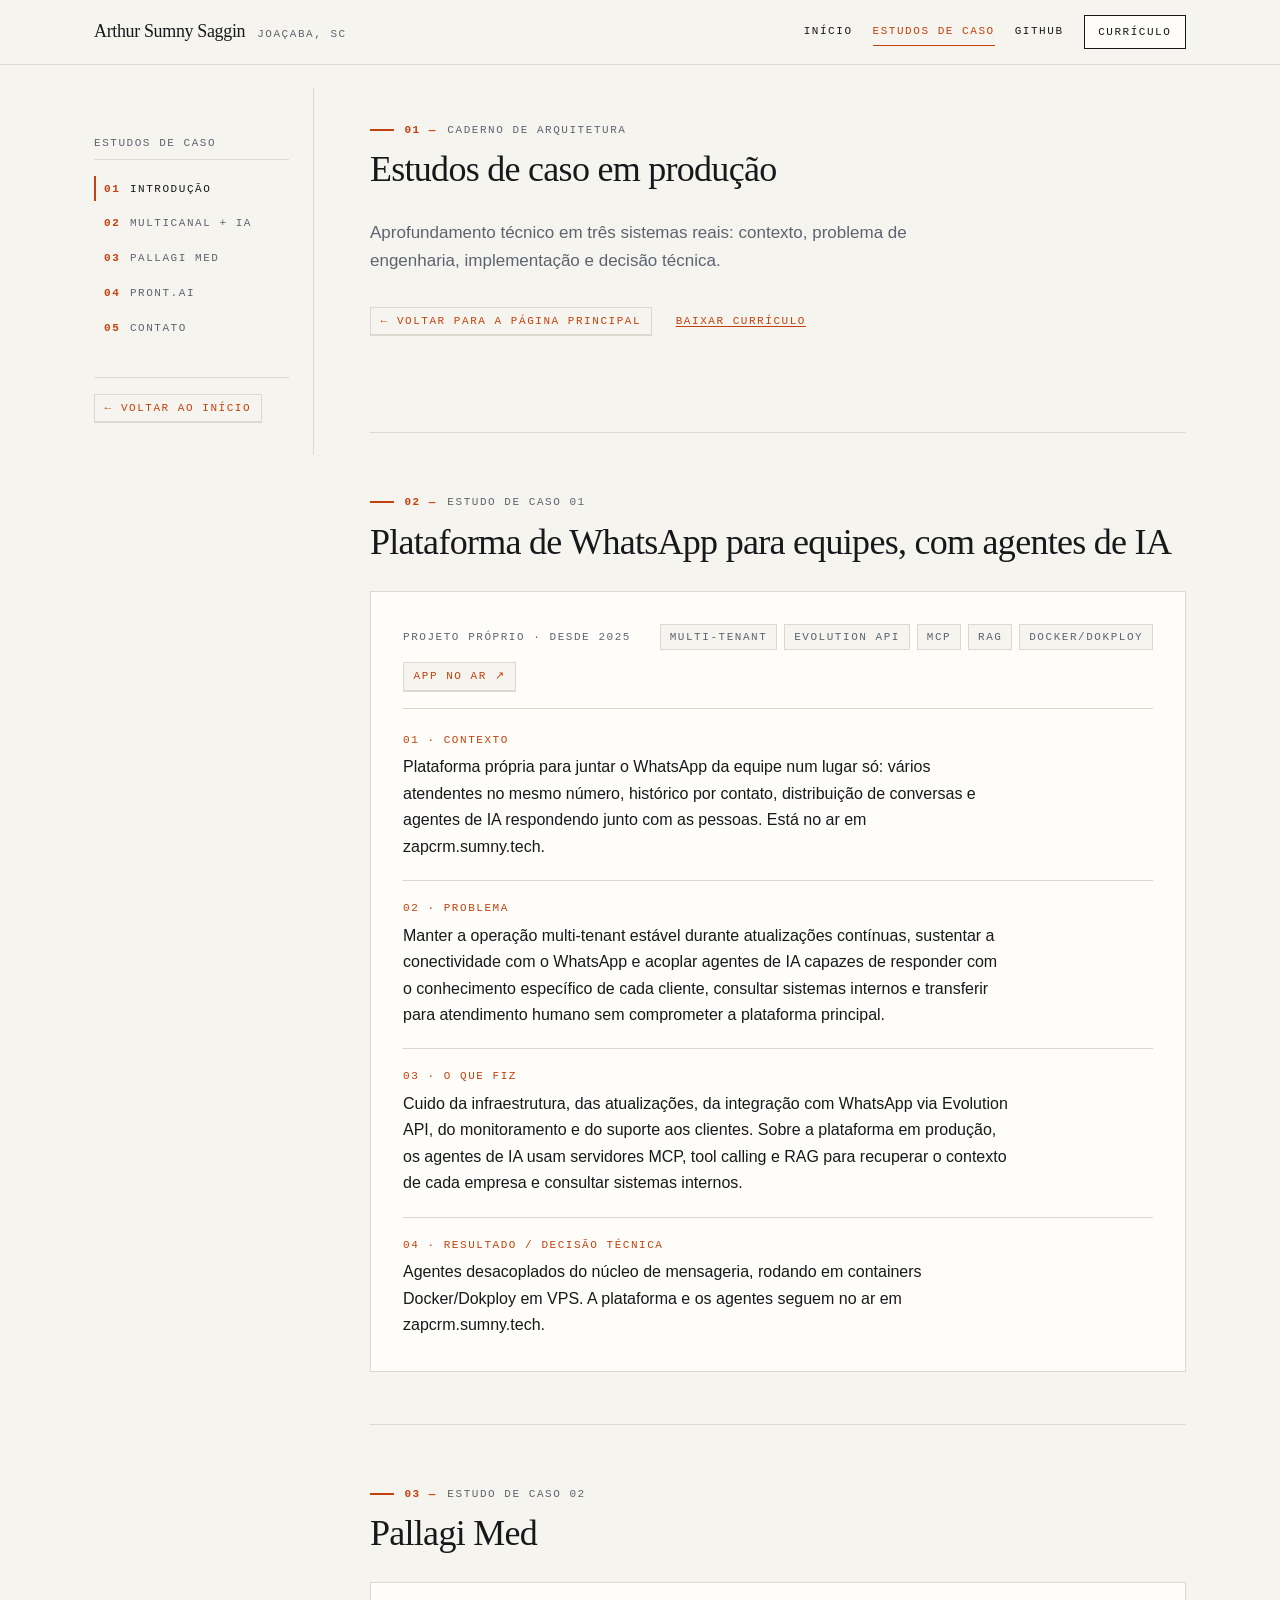
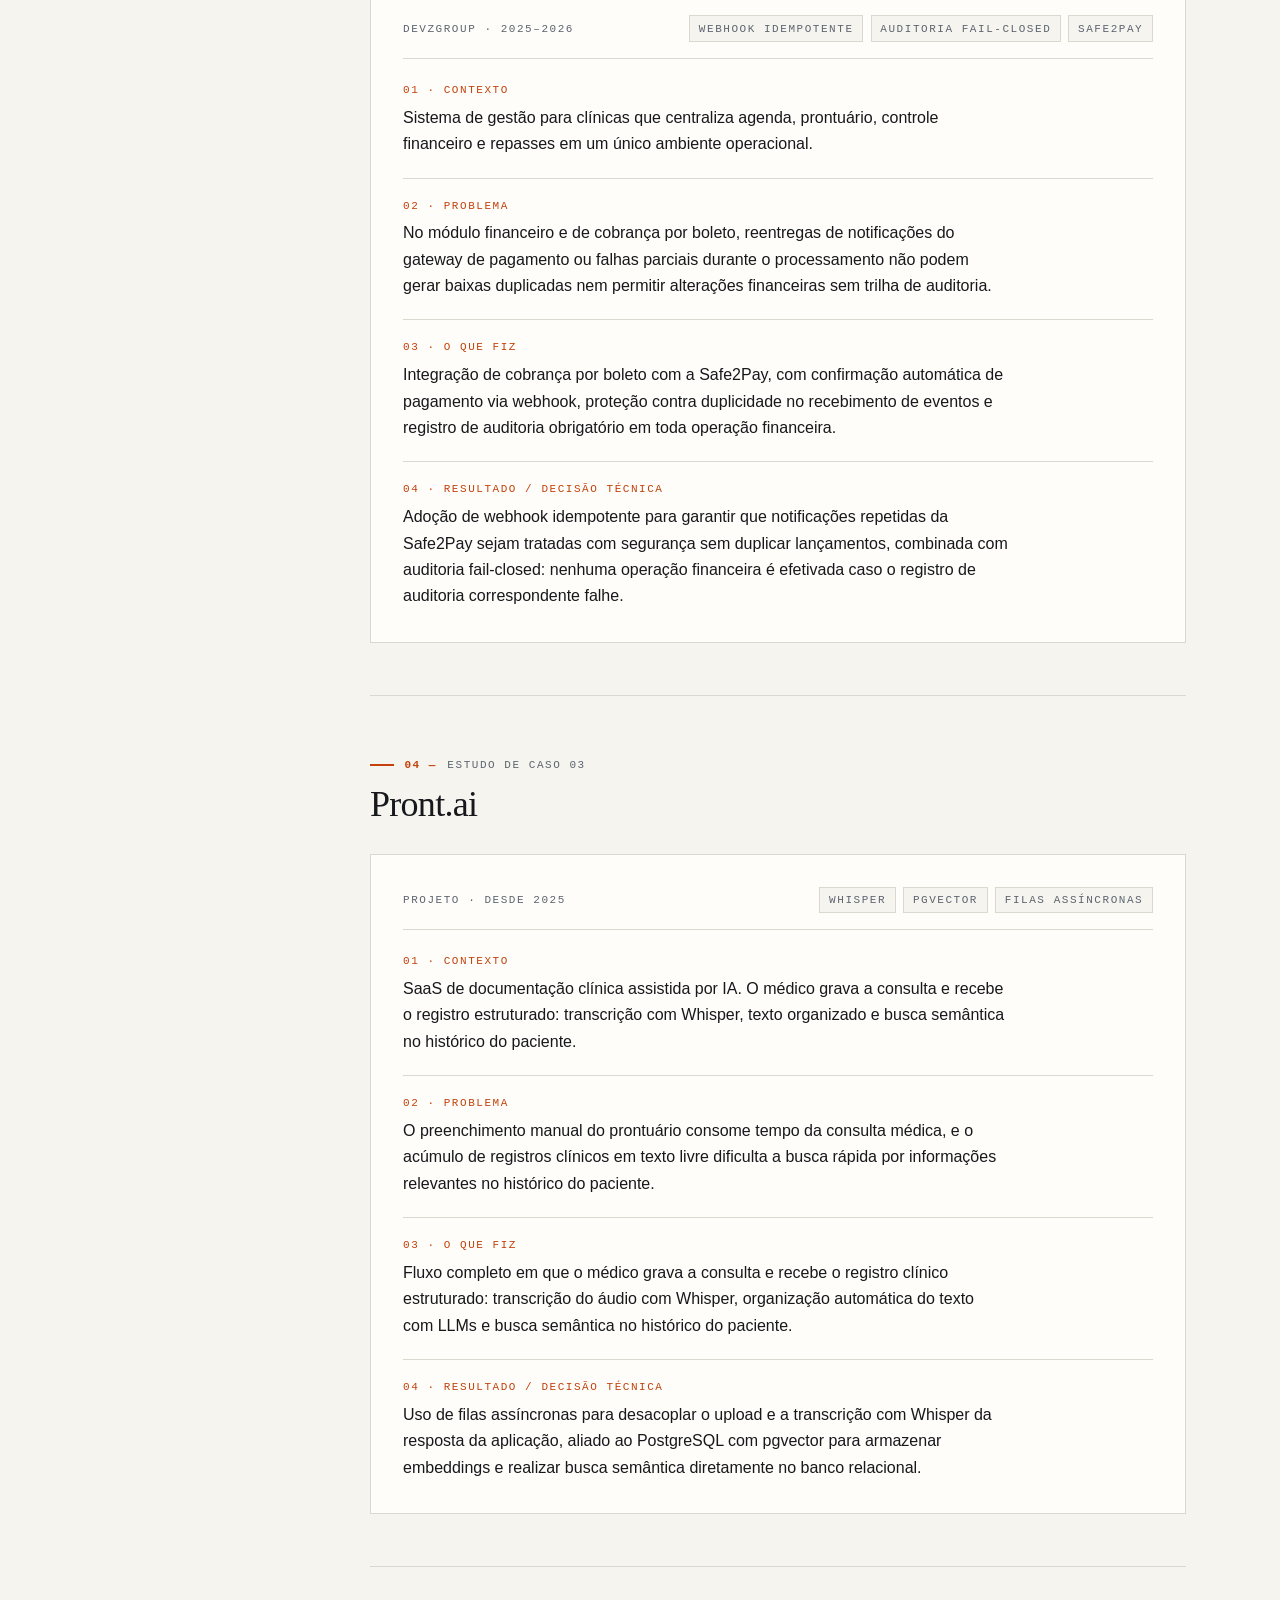
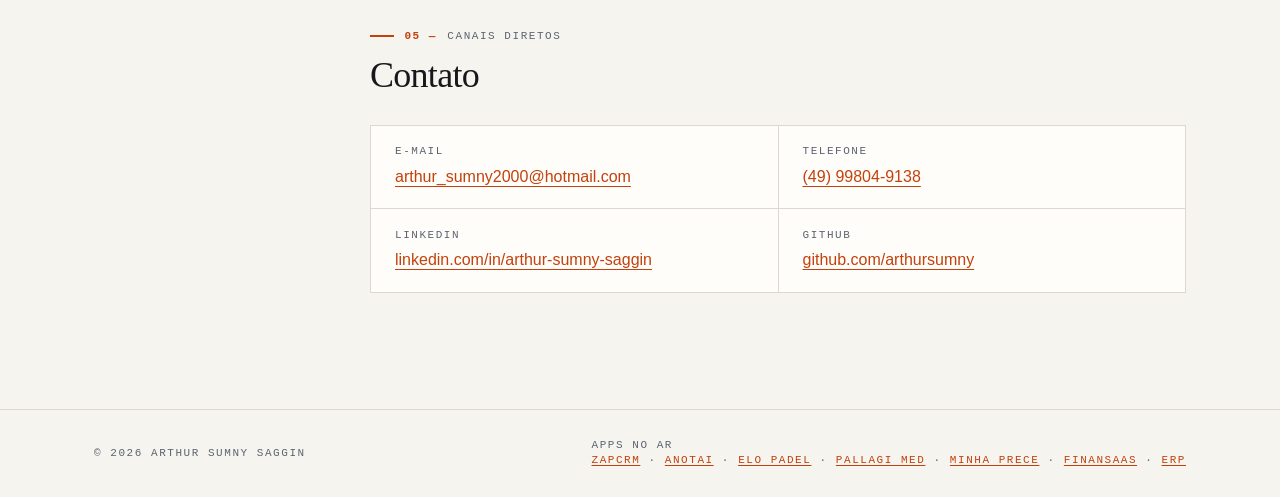
==== commit 5a2f911d: "copy: Pallagi Med na lista de apps no ar" ====
--- a/projetos.html
+++ b/projetos.html
@@ -321,6 +321,7 @@
           <a href="https://zapcrm.sumny.tech" target="_blank" rel="noopener noreferrer">ZapCRM</a> ·
           <a href="https://anotai.sumny.tech" target="_blank" rel="noopener noreferrer">AnotAI</a> ·
           <a href="https://elopadel.sumny.tech" target="_blank" rel="noopener noreferrer">Elo Padel</a> ·
+          <a href="https://palaggi.devz.app.br" target="_blank" rel="noopener noreferrer">Pallagi Med</a> ·
           <a href="https://minhaprece.com.br" target="_blank" rel="noopener noreferrer">Minha Prece</a> ·
           <a href="https://finansaas.online" target="_blank" rel="noopener noreferrer">FinanSaas</a> ·
           <a href="https://erp.sumny.tech" target="_blank" rel="noopener noreferrer">ERP</a>
